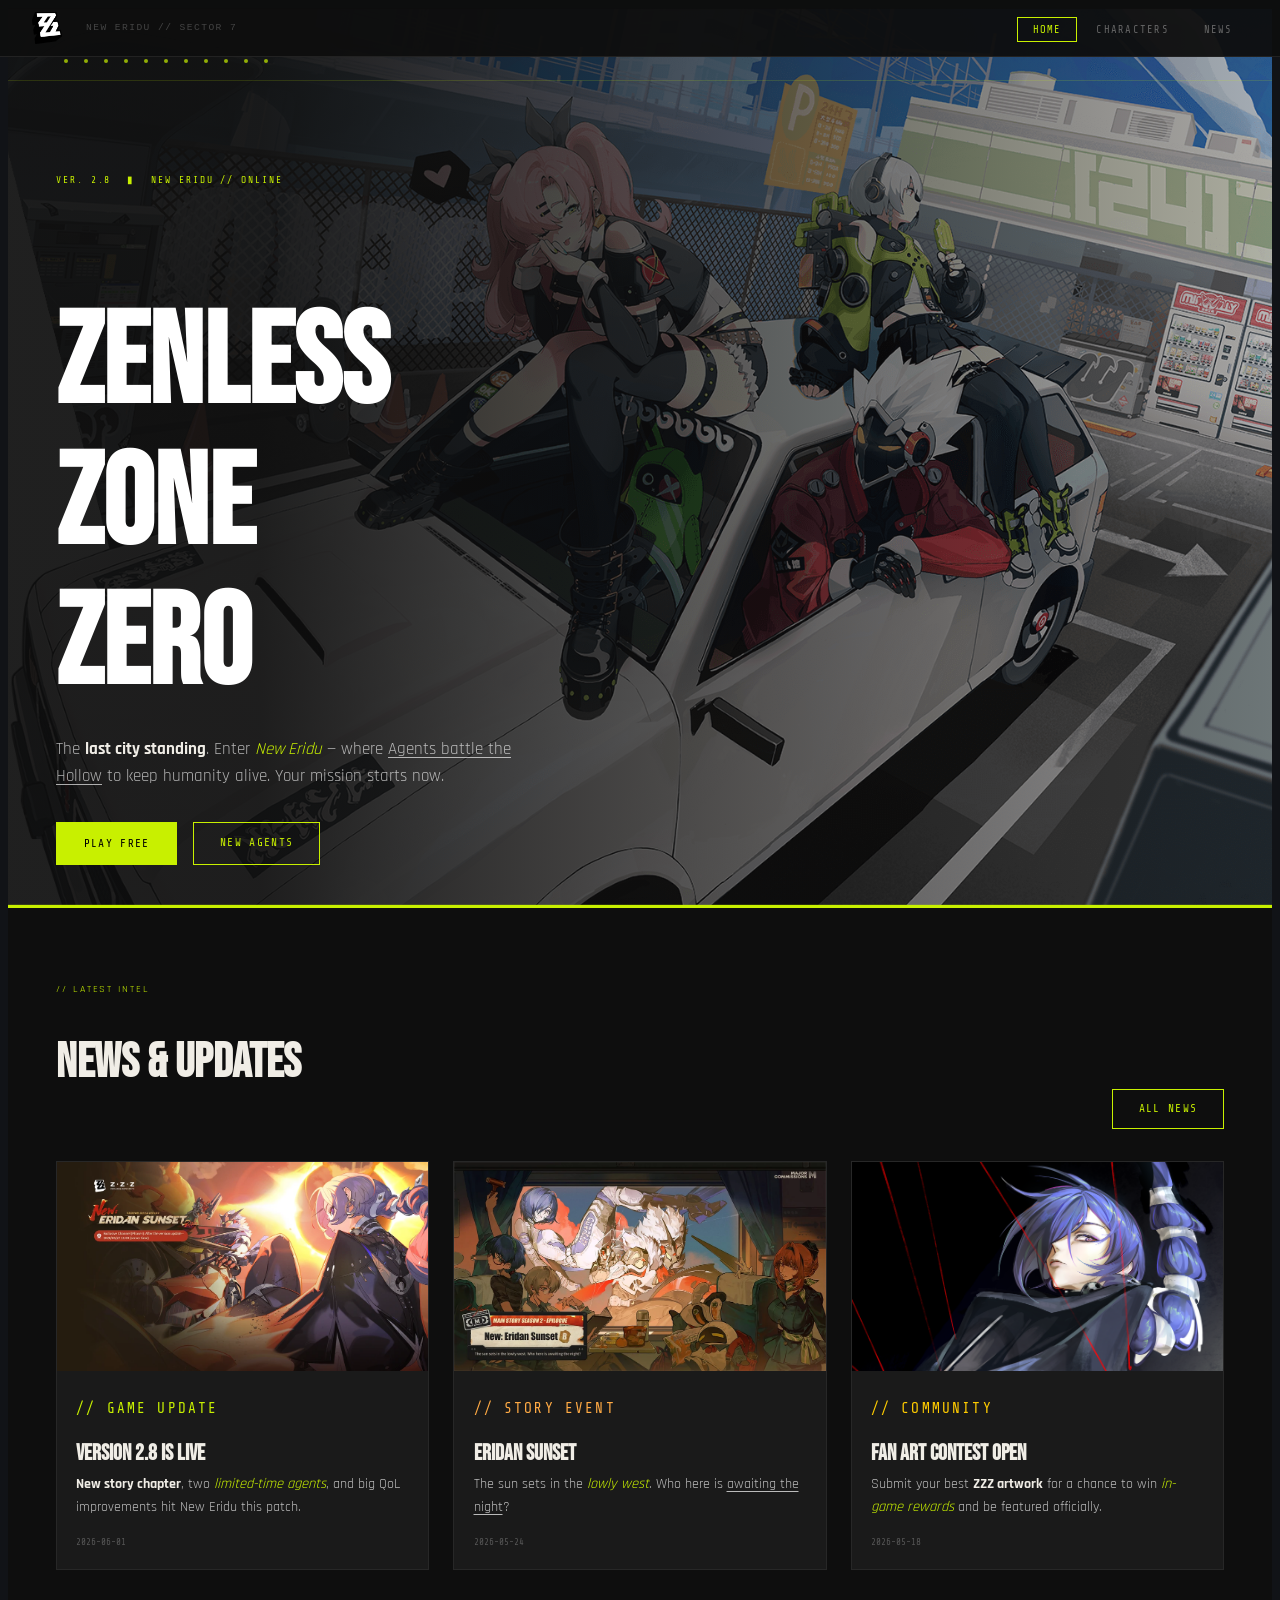
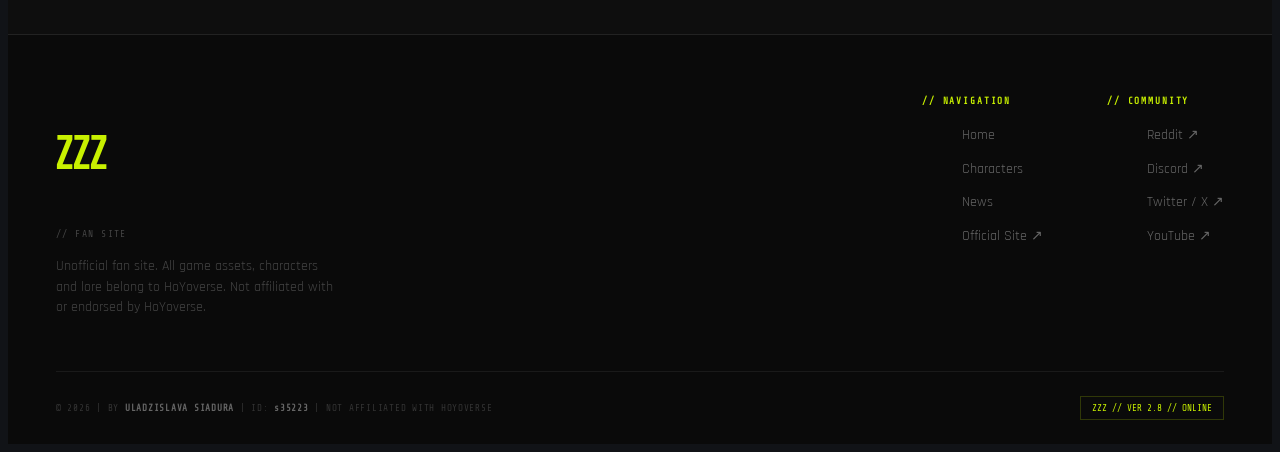
==== index.html @ 8d37257d "Update index.html" ====
<!DOCTYPE html>
<html lang="en">
<head>
  <meta charset="UTF-8" />
  <meta name="viewport" content="width=device-width, initial-scale=1.0" />
  <title>Zenless Zone Zero - Fan Site</title>
  <link href="https://fonts.googleapis.com/css2?family=Bebas+Neue&family=Rajdhani:wght@400;600;700&family=Orbitron:wght@700;900&family=Share+Tech+Mono&display=swap" rel="stylesheet" />
  <link rel="stylesheet" href="style.css" />
  <style>
  @keyframes blink {
    0%, 100% { opacity: 1; }
    50% { opacity: 0; }
  }
  .blink {
    animation: blink 1.2s ease-in-out infinite;
  }
</style>
</head>
  
<body>
    <nav id="navbar">
      <a href="index.html" id="logo">
      <img src="images/Site-favicon.webp" alt="ZZZ logo" id="logo-image" />
  </a>
  <p id="nav-location">NEW ERIDU // SECTOR 7</p>
  <ul id="nav-links">
    <li><a href="index.html" class="active">HOME</a></li>
    <li><a href="characters.html">CHARACTERS</a></li>
    <li><a href="news.html">NEWS</a></li>
  </ul>
    </nav>

  <section id="hero">
    <img src="images/main-banner.png" alt="ZZZ characters with car" id="hero-image" />
    <div id="hero-overlay"></div>
    <div id="hero-accent-bar"></div>
    <div class="hero-line hero-line-top"></div>
    <div class="hero-line hero-line-bottom"></div>

    <div id="hero-text">
      <svg width="220" height="80" viewBox="0 0 220 80" xmlns="http://www.w3.org/2000/svg" style="margin-bottom: 1.5rem; opacity: 0.7;">
  <circle cx="10" cy="10" r="2" fill="#c8f000"/>
  <circle cx="30" cy="10" r="2" fill="#c8f000"/>
  <circle cx="50" cy="10" r="2" fill="#c8f000"/>
  <circle cx="70" cy="10" r="2" fill="#c8f000"/>
  <circle cx="90" cy="10" r="2" fill="#c8f000"/>
  <circle cx="110" cy="10" r="2" fill="#c8f000"/>
  <circle cx="130" cy="10" r="2" fill="#c8f000"/>
  <circle cx="150" cy="10" r="2" fill="#c8f000"/>
  <circle cx="170" cy="10" r="2" fill="#c8f000"/>
  <circle cx="190" cy="10" r="2" fill="#c8f000"/>
  <circle cx="210" cy="10" r="2" fill="#c8f000"/>
      </svg>
      <p id="hero-eyebrow">
        <span>VER. 2.8</span>
        <span class="blink">▮</span>
        <span>NEW ERIDU // ONLINE</span>
      </p>
      <h1>
        ZENLESS<br/>
        ZONE<br/>
        ZERO
      </h1>
      <p id="hero-desc">
        The <strong>last city standing</strong>. Enter <em>New Eridu</em> —
        where <u>Agents battle the Hollow</u> to keep humanity alive.
        Your mission starts now.
      </p>
      <div id="hero-buttons">
        <a class="btn-green" href="https://zenless.hoyoverse.com/en-us/main" target="_blank">PLAY FREE</a>
        <a class="btn-outline" href="characters.html">NEW AGENTS</a>
      </div>
    </div>
  </section>
<section id="news-preview">
    <div class="news-header">
      <div>
        <p class="section-eyebrow">// LATEST INTEL</p>
        <h2>NEWS &amp; UPDATES</h2>
      </div>
      <a href="news.html" class="btn-outline">ALL NEWS</a>
    </div>

    <div class="news-grid">

      <article class="news-card">
        <img src="images/Splashscreen.webp" alt="Version 2.8 Update" />
        <div class="news-card-body">
          <p class="news-cat cat-update">// GAME UPDATE</p>
          <h3>Version 2.8 is Live</h3>
          <!-- em + strong used inside card text -->
          <p><strong>New story chapter</strong>, two <em>limited-time agents</em>, and big QoL improvements hit New Eridu this patch.</p>
          <div class="news-meta">
            <span>2026-06-01</span>
          </div>
        </div>
      </article>

      <article class="news-card">
        <img src="images/Promo_Large.webp" alt="Eridan Sunset" />
        <div class="news-card-body">
          <p class="news-cat cat-story">// STORY EVENT</p>
          <h3>Eridan Sunset</h3>
          <p>The sun sets in the <em>lowly west</em>. Who here is <u>awaiting the night</u>?</p>
          <div class="news-meta">
            <span>2026-05-24</span>
          </div>
        </div>
      </article>
      
      <article class="news-card">
        <img src="images/MYART.png" alt="Fan Art Contest"
        />
        <div class="news-card-body">
          <p class="news-cat cat-event">// COMMUNITY</p>
          <h3>Fan Art Contest Open</h3>
          <p>Submit your best <strong>ZZZ artwork</strong> for a chance to win <em>in-game rewards</em> and be featured officially.</p>
          <div class="news-meta">
            <span>2026-05-18</span>
          </div>
        </div>
      </article>
    </div>
  </section>
  
  <footer>
    <div id="footer-inner">
      <div id="footer-brand">
        <p id="footer-logo">ZZZ</p>
        <p id="footer-sub">// FAN SITE</p>
        <p id="footer-about">
          Unofficial fan site. All game assets, characters and lore belong to HoYoverse.
          Not affiliated with or endorsed by HoYoverse.
        </p>
      </div>

      <nav class="footer-col">
        <h4>// NAVIGATION</h4>
        <ul>
          <li><a href="index.html">Home</a></li>
          <li><a href="characters.html">Characters</a></li>
          <li><a href="news.html">News</a></li>
          <li><a href="https://zenless.hoyoverse.com/en-us/main" target="_blank">Official Site ↗</a></li>
        </ul>
      </nav>

      <div class="footer-col">
        <h4>// COMMUNITY</h4>
        <ul>
          <li><a href="https://www.reddit.com/r/ZZZ_Official/" target="_blank">Reddit ↗</a></li>
          <li><a href="https://discord.gg/zenlesszonezero" target="_blank">Discord ↗</a></li>
          <li><a href="https://twitter.com/ZZZ_EN" target="_blank">Twitter / X ↗</a></li>
          <li><a href="https://www.youtube.com/@ZenlessZoneZero" target="_blank">YouTube ↗</a></li>
        </ul>
      </div>
    </div>

    <div id="footer-bottom">
      <p>© 2026 | BY <strong>ULADZISLAVA SIADURA</strong> | ID: <strong>s35223</strong> | NOT AFFILIATED WITH HOYOVERSE</p>
      <span id="footer-badge">ZZZ // VER 2.8 // ONLINE</span>
    </div>
  </footer>

</body>
</html>
---- style.css ----
:root {
  --lime: #c8f000;
  --bg: #111317;
  --bg-card: #1a1a1a;
  --bg-darker: #0e0e0e;
  --text: #f0ede6;
  --muted: #888;
  --border: rgba(255, 255, 255, 0.06);
  --redius: 0px;
}
html {
  scroll-behavior: smooth;
}
body {
  background: var(--bg);
  color: var(--text);
  font-family: 'Rajdhani', sans-serif;
  font-size: 1rem;
  line-height: 1.6;
}
img {
  display: block;
  max-width: 100%;
}
a {
  color: var(--lime);
  text-decoration: none;
}
a:hover {
  opacity: 0.75;
}
ul {
  list-style:none;
}
h1, h2, h3, h4 {
  font-family: 'Bebas Neue', sans-serif;
  color: var(--text);
  line-height: 1.1;
}
p {
  color: rgba(255, 255, 255,  0.7);
}
strong {
  color: var(--text);
  font-weight: 700;
}
em {
  font-style: italic;
  color: var(--lime);
}
u {
  text-decoration: underline;
  text-underline-offset: 3px;
}
#navbar {
  position: fixed;
  top: 0;
  left: 0;
  right: 0;
  z-index: 100;
  height: 56px;
  background: rgba(14, 14, 14, 0.95);
  border-bottom: 1px solid #222;
  display: flex;
  align-items: center;
  gap: 1.5rem;
  padding: 0 2rem;
}
#logo { 
display: flex;
  align-items: center;
}
#logo-image {
  height: 32px;
  width: auto;
}
#nav-location {
  font-family: 'Shate Tech Mono', monospace;
  font-size: 0.6rem;
  color: #444;
  letter-spacing: 0.15em;
  flex: 1;
}
#nav-links {
  display: flex;
  gap: 0.25rem;
}
#nav-links a {
  font-family: 'Share Tech Mono', monospace;
  font-size: 0.65rem;
  letter-spacing: 0.12em;
  color: #666;
  padding: 0.35rem 0.9rem;
  border: 1px solid transparent;
  transition: color 0.2s, border-color 0.2s;
}
#nav-links a:hover,
#nav-links a.active {
  color: var(--lime);
  border-color: var(--lime);
  opacity: 1;
}
.btn-green,
.btn-outline {
  display: inline-block;
  font-family: 'Share Tech Mono', monospace;
  font-size: 0.7rem;
  letter-spacing: 0.12em;
  padding: 0.65rem 1.6rem;
  cursor: pointer;
  transition: background 0.2s, color 0.2s, border-color 0.2s, opacity 0.2s;
  text-decoration: none;
}
.btn-green {
  background: var(--lime);
  color: #000;
  border: 2px solid var(--lime);
}
.btn-green:hover {
  background: transparent;
  color: var(--lime);
  opacity: 1;
}
.btn-outline {
  background: transparent;
  color: var(--lime);
  border: 1px solid var(--lime);
}
.btn-outline:hover {
  background: var(--lime);
  color: #000;
  opacity: 1;
}
.section-eyebrow {
  font family: 'Share Tech Mono', monospace;
  font-size: 0.6rem;
  letter-spacing: 0.2em;
  color: var(--lime);
  margin-bottom: 0.4rem;
}
.lime {
  color:var(--lime);
}
#hero {
  position: relative;
  min-height: 100vh;
  display: flex;
  align-items: center;
  overflow: hidden;
}
#hero-image {
  position: absolute;
  inset: 0;
  width: 100%;
  height: 100%;
  object-fit: cover;
  z-index: 1;
}
#hero-overlay {
  position: absolute;
  inset: 0;
  background: linear-gradient(to right, rgba(14,14,14,0.92) 20%, rgba(14,14,14,0.3));
  z-index: 2;
}
#hero-accent-bar {
  position:absolute;
  bottom: 0;
  left: 0;
  right: 0;
  height: 3px;
  background: var(--lime);
  z-index: 3;
}
.hero-line {
  position: absolute;
  bottom:0;
  left: 0;
  right: 0;
  height: 1px;
  background: rgba(200, 240, 0, 0.15);
  z-index: 3;
}
.hero-line-top {top: 72px;}
.hero-line-bottom{bottom: 3px;}

#hero-text {
  position: relative;
  z-index: 4;
  padding: 0 3rem;
  max-width: 700px;
}
#hero-eyebrow {
  font-family: 'Share Tech Mono', monospace;
  font-size: 0.6rem;
  letter-spacing: 0.2em;
  color: var(--lime);
  display: flex;
  gap: 1rem;
  margin-bottom: 1rem;
}
#hero-text h1 {
  font-size: 8rem;
  color: #fff;
  margin-bottom: 1.2rem;
}
#hero-desc {
  font-size: 1.05rem;
  color: rgba(255, 255, 255,0.65);
  margin-bottom: 2rem;
  max-width: 480px;
}
#hero-buttons {
  display: flex;
  gap: 1rem;
  flex-wrap: wrap;
}
#news-preview {
  background: var(--bg-darker);
  padding: 4rem 3rem;
}
.news-header {
  display: flex;
  justify-content: space-between;
  align-items: flex-end;
  margin-bottom: 2rem;
}
.news-header h2 {
  font-size: 3rem;
}
.news-grid {
  display: grid;
  grid-template-columns: repeat(3, 1fr);
  gap: 1.5rem;
}
.news-card {
  background: var(--bg-card);
  border: 1px solid var(--border);
  overflow: hidden;
  transition: border-color 0.25s;
}
.news-card:hover {
  border-color: var(--lime);
}
.news-card img {
  width: 100%;
  aspect-ratio: 16 / 9;
  object-fit: cover;
}
.news-card-body {
  padding: 1.2rem;
}
.news-card-body h3 {
  font-size: 1.4rem;
  margin-bottom: 0.4rem;
  transition: color 0.2s;
}
.news-card:hover h3 {
  color: var(--lime);
}
.news-card-body p {
  font-size: 0.9rem;
  margin-top: 0.4rem;
}
.news-card iframe {
  width: 100%;
  aspect-ratio: 16 / 9;
  border: none;
  display: block;
}
.news-cat {
  font-family: 'Share Tech Mono', monospace;
  font-size: 0.58rem;
  letter-spacing: 0.15em;
  margin-bottom: 0.3rem;
}

.cat-update { color: var(--lime); }
.cat-story  { color: #ffaa44; }
.cat-event  { color: #ffcc00; }
.cat-patch  { color: #44ccff; }

.news-meta {
  display: flex;
  justify-content: space-between;
  align-items: center;
  margin-top: 1rem;
  font-family: 'Share Tech Mono', monospace;
  font-size: 0.58rem;
  color: #555;
}
.news-meta a {
  color: var(--lime);
  transition: opacity 0.2s;
}
.news-meta a:hover {
  opacity: 0.7;
}

footer {
  background: #0a0a0a;
  border-top: 1px solid #222;
  padding: 3rem 3rem 0;
}
#footer-inner {
  display: flex;
  gap: 4rem;
  padding-bottom: 2.5rem;
  border-bottom: 1px solid #1a1a1a;
  flex-wrap: wrap;
}
#footer-brand {
  flex: 1;
  min-width: 200px;
}
#footer-logo {
  font-family: 'Bebas Neue', sans-serif;
  font-size: 3rem;
  color: var(--lime);
  line-height: 1;
}

#footer-sub {
  font-family: 'Share Tech Mono', monospace;
  font-size: 0.6rem;
  color: #444;
  letter-spacing: 0.15em;
  margin-bottom: 0.8rem;
}

#footer-about {
  font-size: 0.85rem;
  color: #444;
  max-width: 280px;
  line-height: 1.5;
}

.footer-col h4 {
  font-family: 'Share Tech Mono', monospace;
  font-size: 0.58rem;
  letter-spacing: 0.2em;
  color: var(--lime);
  margin-bottom: 1rem;
}

.footer-col ul {
  display: flex;
  flex-direction: column;
  gap: 0.5rem;
}

.footer-col ul a {
  font-size: 0.9rem;
  color: #666;
  transition: color 0.2s;
}

.footer-col ul a:hover {
  color: var(--lime);
  opacity: 1;
}

#footer-bottom {
  padding: 1.2rem 0;
  display: flex;
  justify-content: space-between;
  align-items: center;
  flex-wrap: wrap;
  gap: 0.5rem;
}

#footer-bottom p {
  font-family: 'Share Tech Mono', monospace;
  font-size: 0.58rem;
  color: #333;
  letter-spacing: 0.08em;
}

#footer-bottom strong {
  color: #666;
}

#footer-badge {
  font-family: 'Share Tech Mono', monospace;
  font-size: 0.58rem;
  color: var(--lime);
  border: 1px solid rgba(200, 240, 0, 0.2);
  padding: 0.25rem 0.7rem;
}
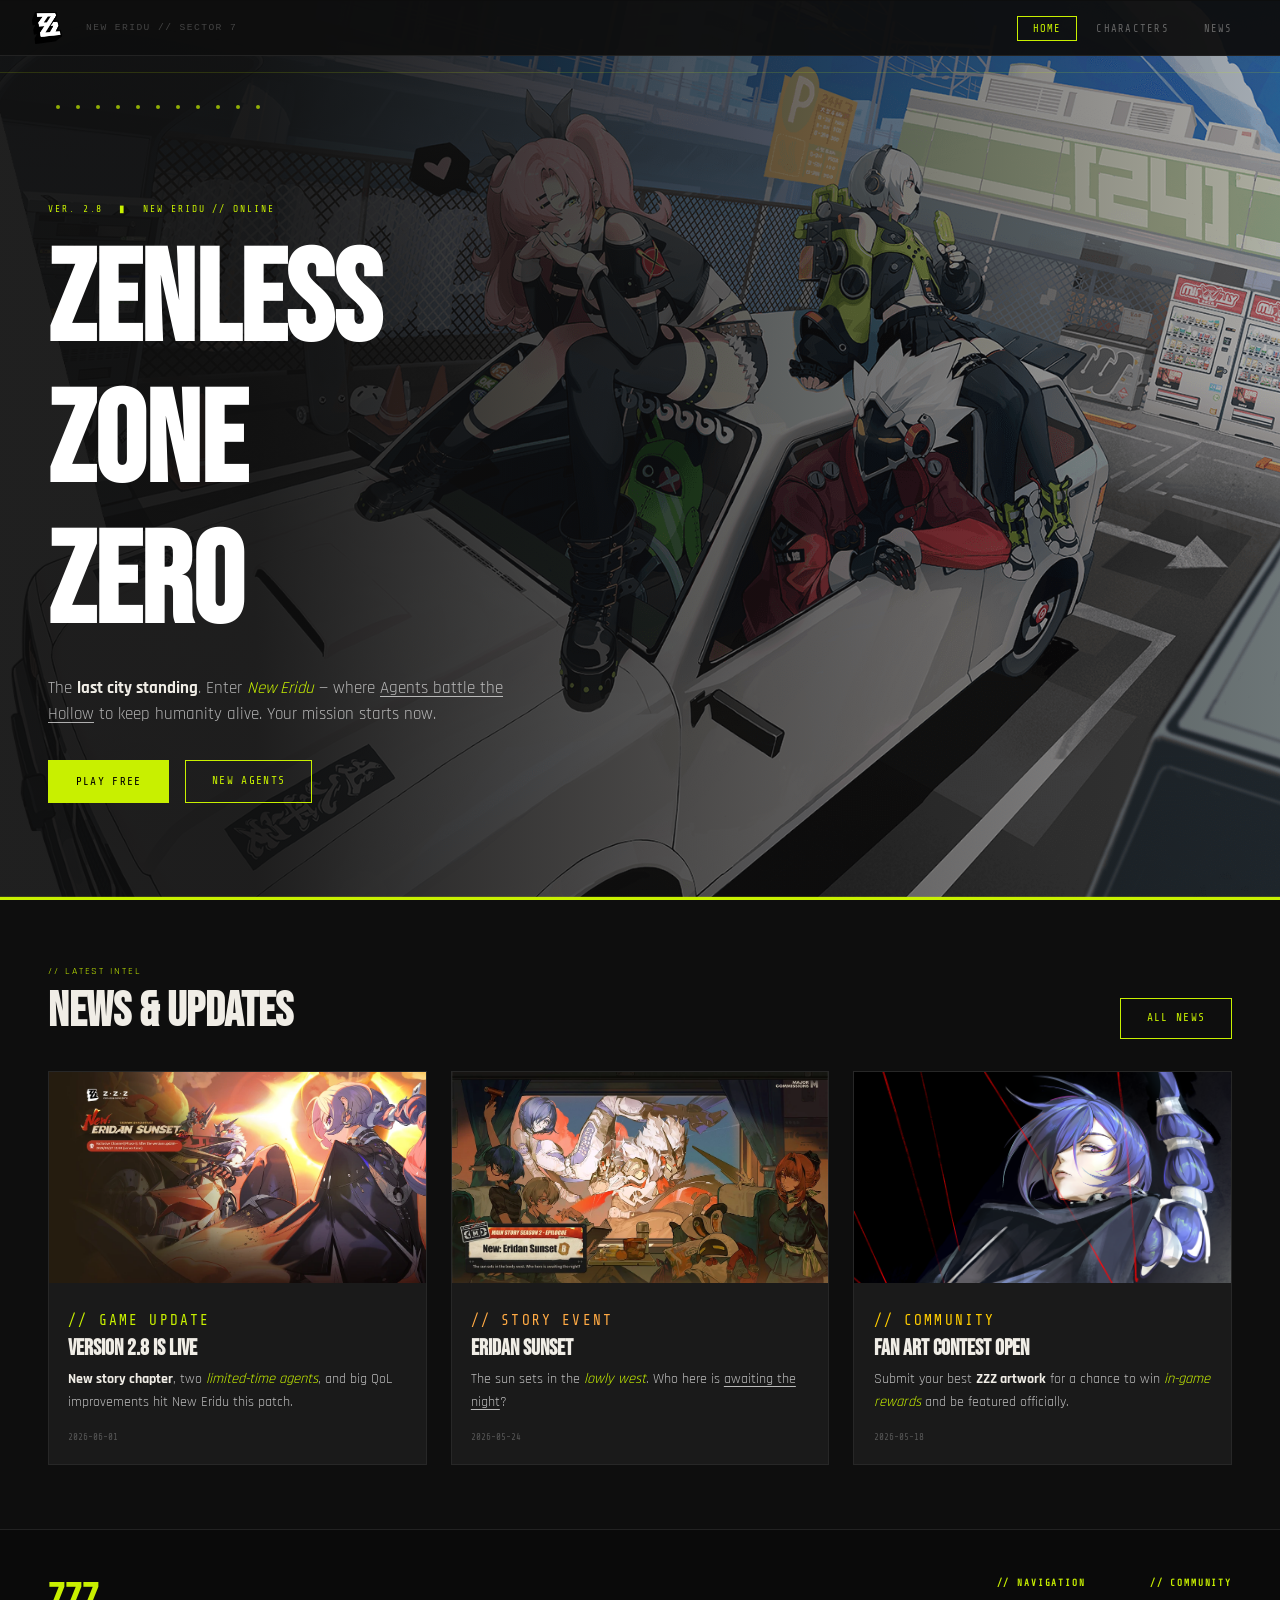
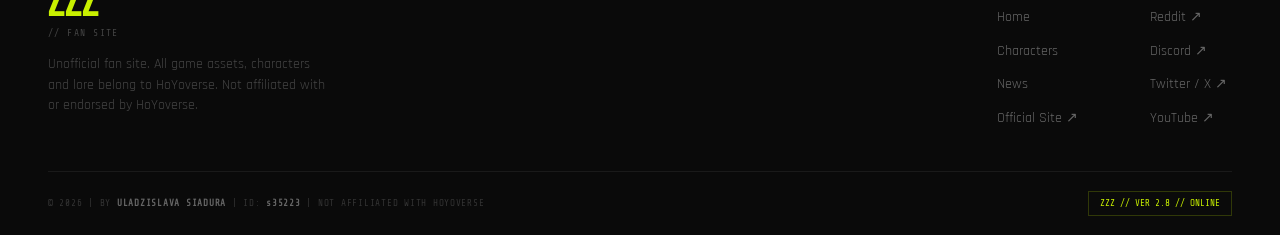
==== commit b1e04261: "Adjust SVG margin in hero text Updated SVG margin style in hero text." ====
--- a/index.html
+++ b/index.html
@@ -38,7 +38,7 @@
     <div class="hero-line hero-line-bottom"></div>
 
     <div id="hero-text">
-      <svg width="220" height="80" viewBox="0 0 220 80" xmlns="http://www.w3.org/2000/svg" style="margin-bottom: 1.5rem; opacity: 0.7;">
+      <svg width="220" height="80" viewBox="0 0 220 80" xmlns="http://www.w3.org/2000/svg" style="margin-bottom: 1rem; opacity: 0.7;">
   <circle cx="10" cy="10" r="2" fill="#c8f000"/>
   <circle cx="30" cy="10" r="2" fill="#c8f000"/>
   <circle cx="50" cy="10" r="2" fill="#c8f000"/>
--- a/style.css
+++ b/style.css
@@ -1,3 +1,8 @@
+*, *::before, *::after {
+  box-sizing: border-box;
+  margin: 0;
+  padding: 0;
+}
 :root {
   --lime: #c8f000;
   --bg: #111317;
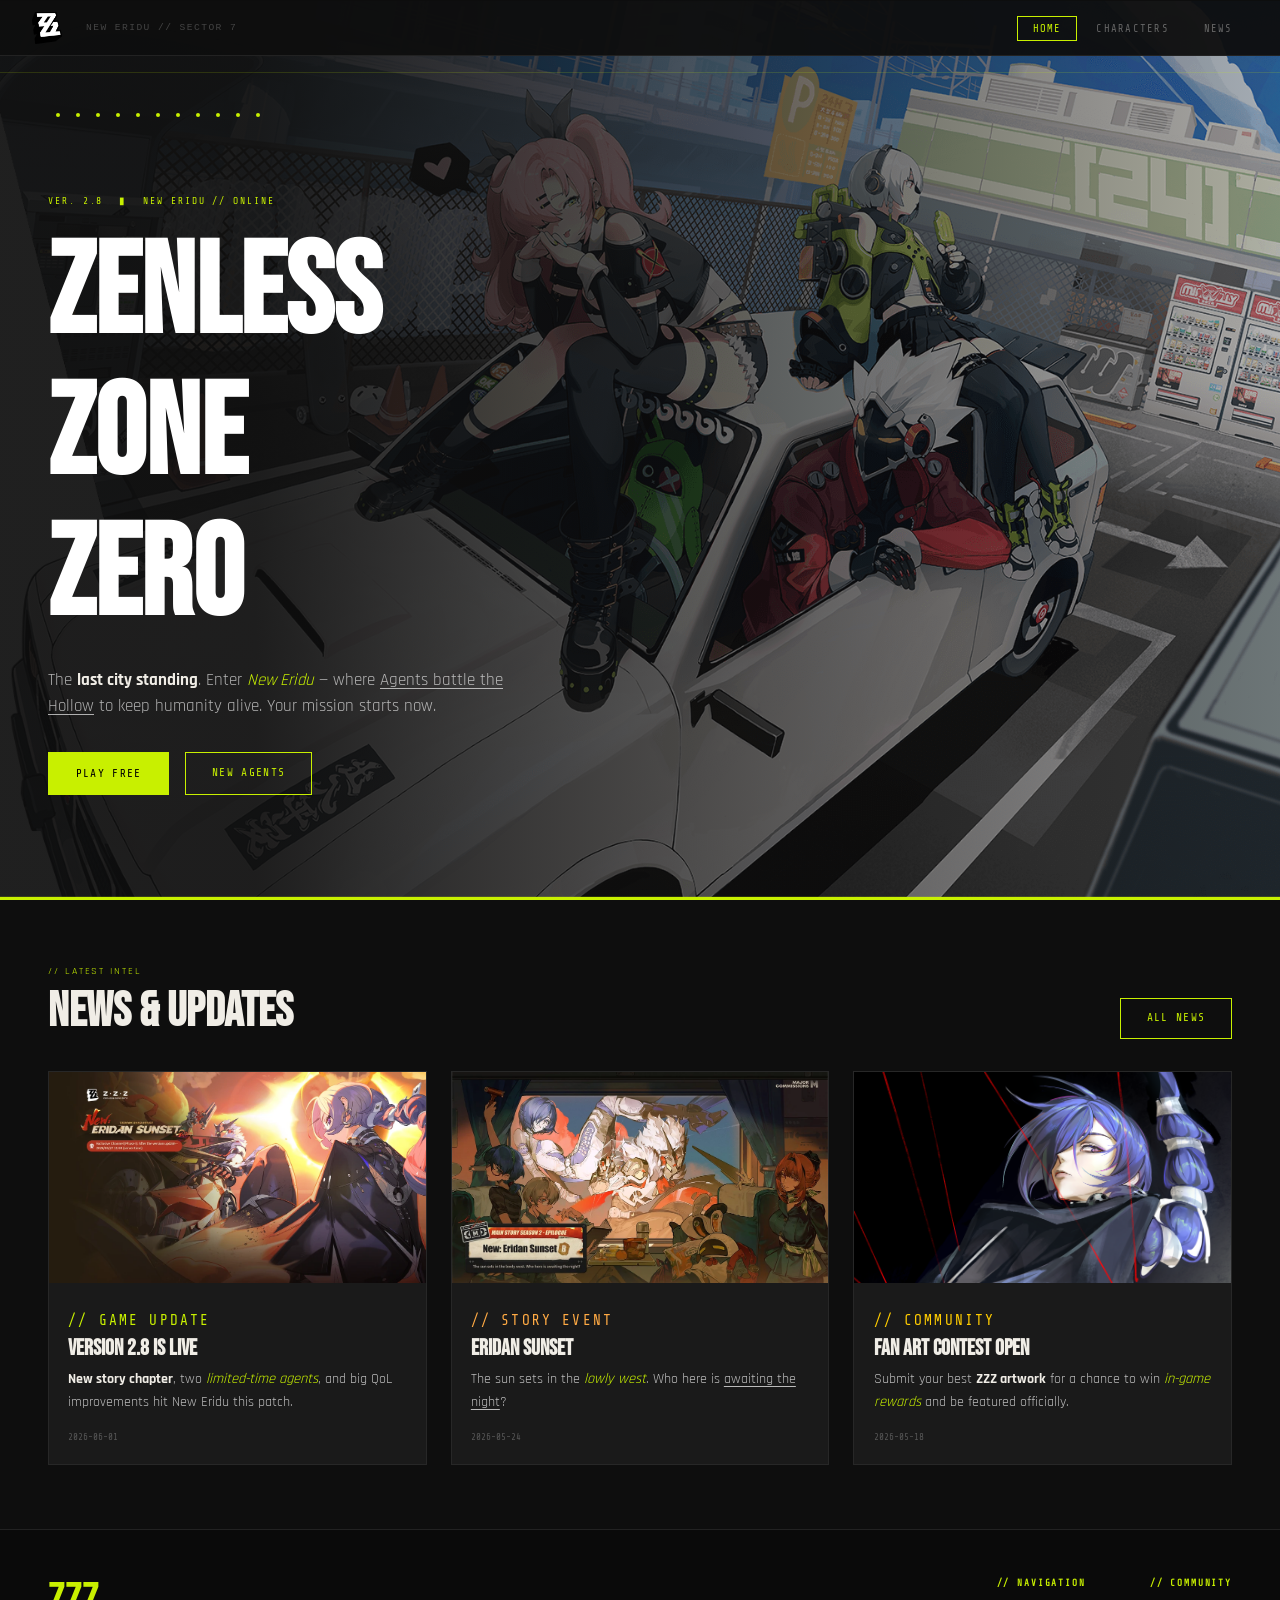
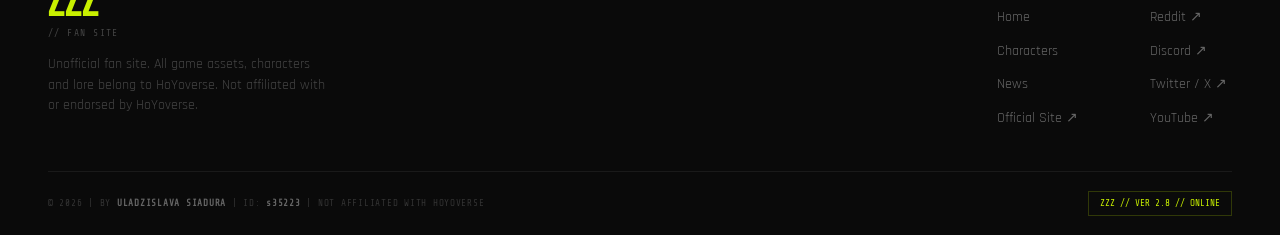
==== commit df5ecb6a: "Remove margin-bottom style from SVG element" ====
--- a/index.html
+++ b/index.html
@@ -38,7 +38,7 @@
     <div class="hero-line hero-line-bottom"></div>
 
     <div id="hero-text">
-      <svg width="220" height="80" viewBox="0 0 220 80" xmlns="http://www.w3.org/2000/svg" style="margin-bottom: 1rem; opacity: 0.7;">
+      <svg width="220" height="80" viewBox="0 0 220 80" xmlns="http://www.w3.org/2000/svg" opacity: 0.7;">
   <circle cx="10" cy="10" r="2" fill="#c8f000"/>
   <circle cx="30" cy="10" r="2" fill="#c8f000"/>
   <circle cx="50" cy="10" r="2" fill="#c8f000"/>
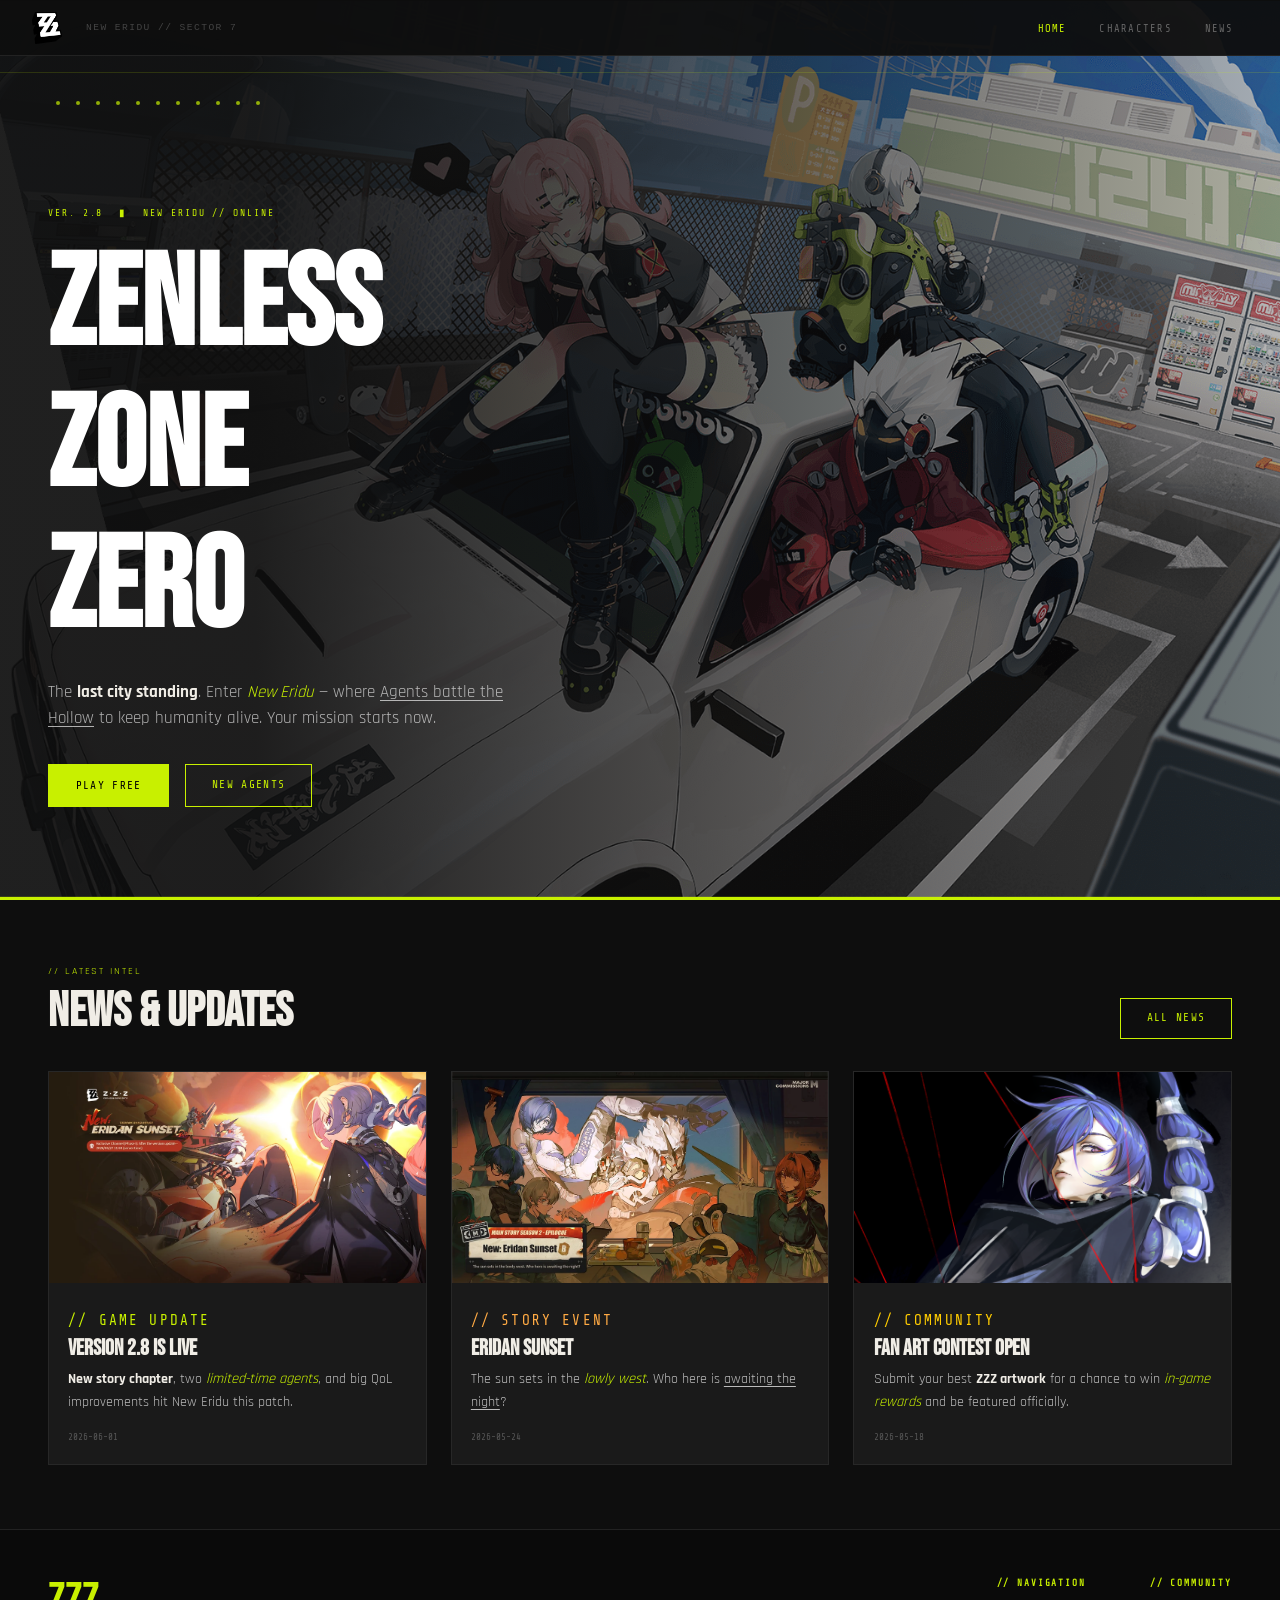
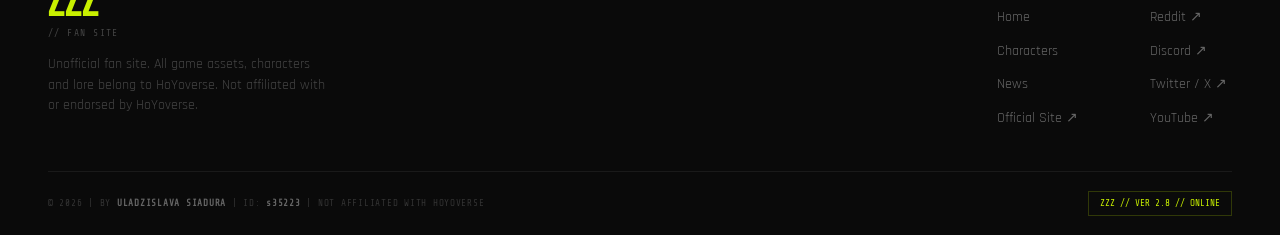
==== commit 93221cbb: "Modify SVG element style in hero text Updated SVG element style to include margin." ====
--- a/index.html
+++ b/index.html
@@ -38,7 +38,7 @@
     <div class="hero-line hero-line-bottom"></div>
 
     <div id="hero-text">
-      <svg width="220" height="80" viewBox="0 0 220 80" xmlns="http://www.w3.org/2000/svg" opacity: 0.7;">
+      <svg width="220" height="80" viewBox="0 0 220 80" xmlns="http://www.w3.org/2000/svg" style="margin-bottom: 1.5rem; opacity: 0.7;">
   <circle cx="10" cy="10" r="2" fill="#c8f000"/>
   <circle cx="30" cy="10" r="2" fill="#c8f000"/>
   <circle cx="50" cy="10" r="2" fill="#c8f000"/>
--- a/style.css
+++ b/style.css
@@ -96,13 +96,11 @@
   letter-spacing: 0.12em;
   color: #666;
   padding: 0.35rem 0.9rem;
-  border: 1px solid transparent;
   transition: color 0.2s, border-color 0.2s;
 }
 #nav-links a:hover,
 #nav-links a.active {
   color: var(--lime);
-  border-color: var(--lime);
   opacity: 1;
 }
 .btn-green,
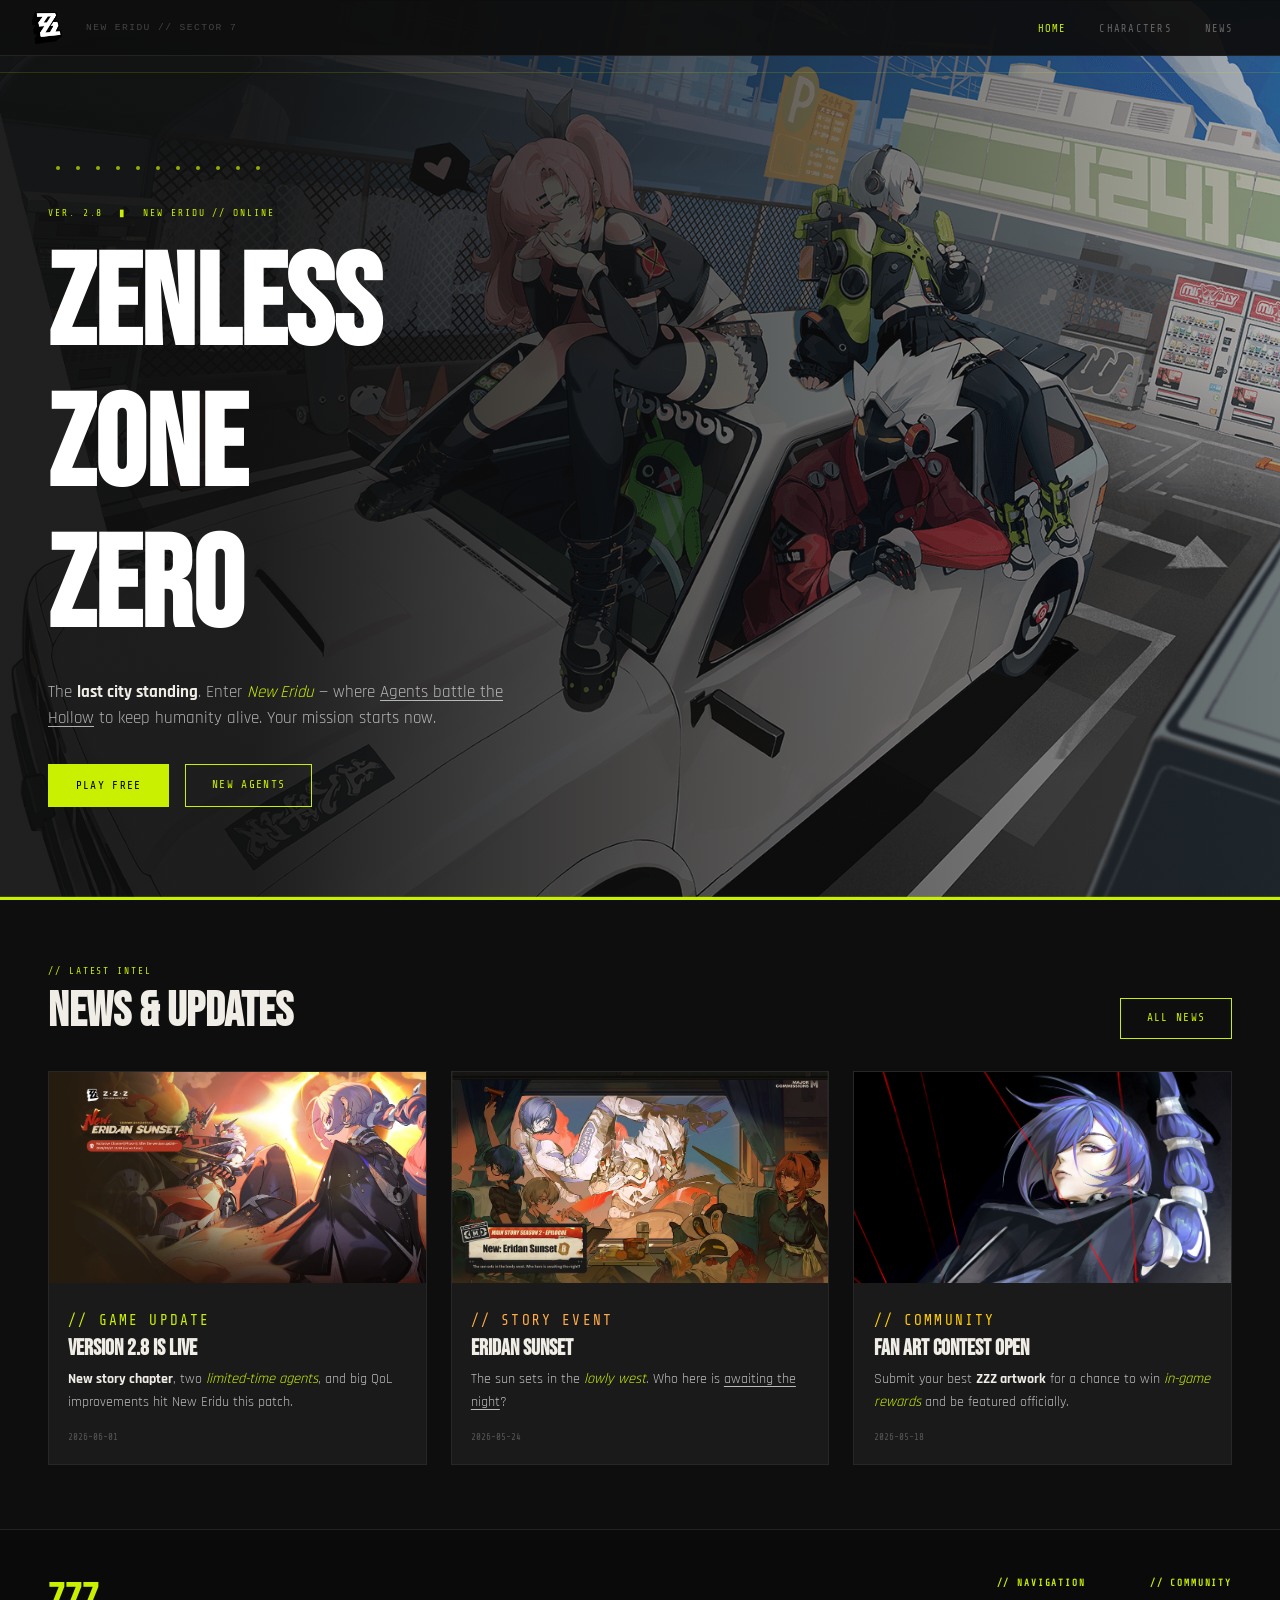
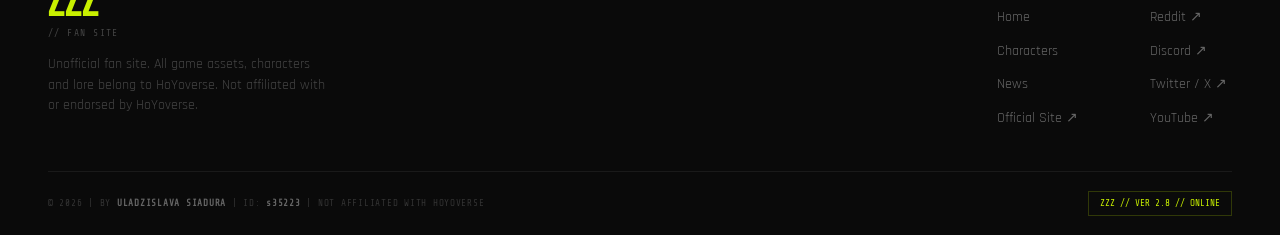
==== commit 6d16a77e: "Update index.html" ====
--- a/index.html
+++ b/index.html
@@ -2,7 +2,6 @@
 <html lang="en">
 <head>
   <meta charset="UTF-8" />
-  <meta name="viewport" content="width=device-width, initial-scale=1.0" />
   <title>Zenless Zone Zero - Fan Site</title>
   <link href="https://fonts.googleapis.com/css2?family=Bebas+Neue&family=Rajdhani:wght@400;600;700&family=Orbitron:wght@700;900&family=Share+Tech+Mono&display=swap" rel="stylesheet" />
   <link rel="stylesheet" href="style.css" />
@@ -38,7 +37,7 @@
     <div class="hero-line hero-line-bottom"></div>
 
     <div id="hero-text">
-      <svg width="220" height="80" viewBox="0 0 220 80" xmlns="http://www.w3.org/2000/svg" style="margin-bottom: 1.5rem; opacity: 0.7;">
+      <svg width="220" height="80" viewBox="0 -65 220 80" xmlns="http://www.w3.org/2000/svg" style="margin-bottom: 1.5rem; opacity: 0.7;">
   <circle cx="10" cy="10" r="2" fill="#c8f000"/>
   <circle cx="30" cy="10" r="2" fill="#c8f000"/>
   <circle cx="50" cy="10" r="2" fill="#c8f000"/>
--- a/style.css
+++ b/style.css
@@ -13,9 +13,6 @@
   --border: rgba(255, 255, 255, 0.06);
   --redius: 0px;
 }
-html {
-  scroll-behavior: smooth;
-}
 body {
   background: var(--bg);
   color: var(--text);
@@ -47,15 +44,42 @@
 }
 strong {
   color: var(--text);
-  font-weight: 700;
 }
 em {
-  font-style: italic;
   color: var(--lime);
 }
 u {
-  text-decoration: underline;
   text-underline-offset: 3px;
+}
+.page-hero {
+  padding: 7rem 3rem 3rem;
+  background: #0e0e0e;
+  border-bottom: 2px solid var(--lime);
+  display: flex;
+  justify-content: space-between;
+  align-items: flex-end;
+}
+.page-hero h1 {
+  font-size: 6rem;
+  color: var(--text);
+  line-height: 1;
+}
+.page-hero p {
+  font-family: 'Share Tech Mono', monospace;
+  font-size: 0.65rem;
+  color: #555;
+  letter-spacing: 0.15em;
+  margin-top: 0.5rem;
+}
+.page-hero .hero-right span {
+  font-family: 'Share Tech Mono', monospace;
+  font-size: 0.7rem;
+  color: var(--lime);
+  border: 1px solid rgba(200,240,0,0.3);
+  padding: 0.3rem 0.8rem;
+}
+.page-hero .hero-right {
+  text-align: right;
 }
 #navbar {
   position: fixed;
@@ -96,7 +120,7 @@
   letter-spacing: 0.12em;
   color: #666;
   padding: 0.35rem 0.9rem;
-  transition: color 0.2s, border-color 0.2s;
+  transition: color 0.2s;
 }
 #nav-links a:hover,
 #nav-links a.active {
@@ -135,7 +159,7 @@
   opacity: 1;
 }
 .section-eyebrow {
-  font family: 'Share Tech Mono', monospace;
+  font-family: 'Share Tech Mono', monospace;
   font-size: 0.6rem;
   letter-spacing: 0.2em;
   color: var(--lime);
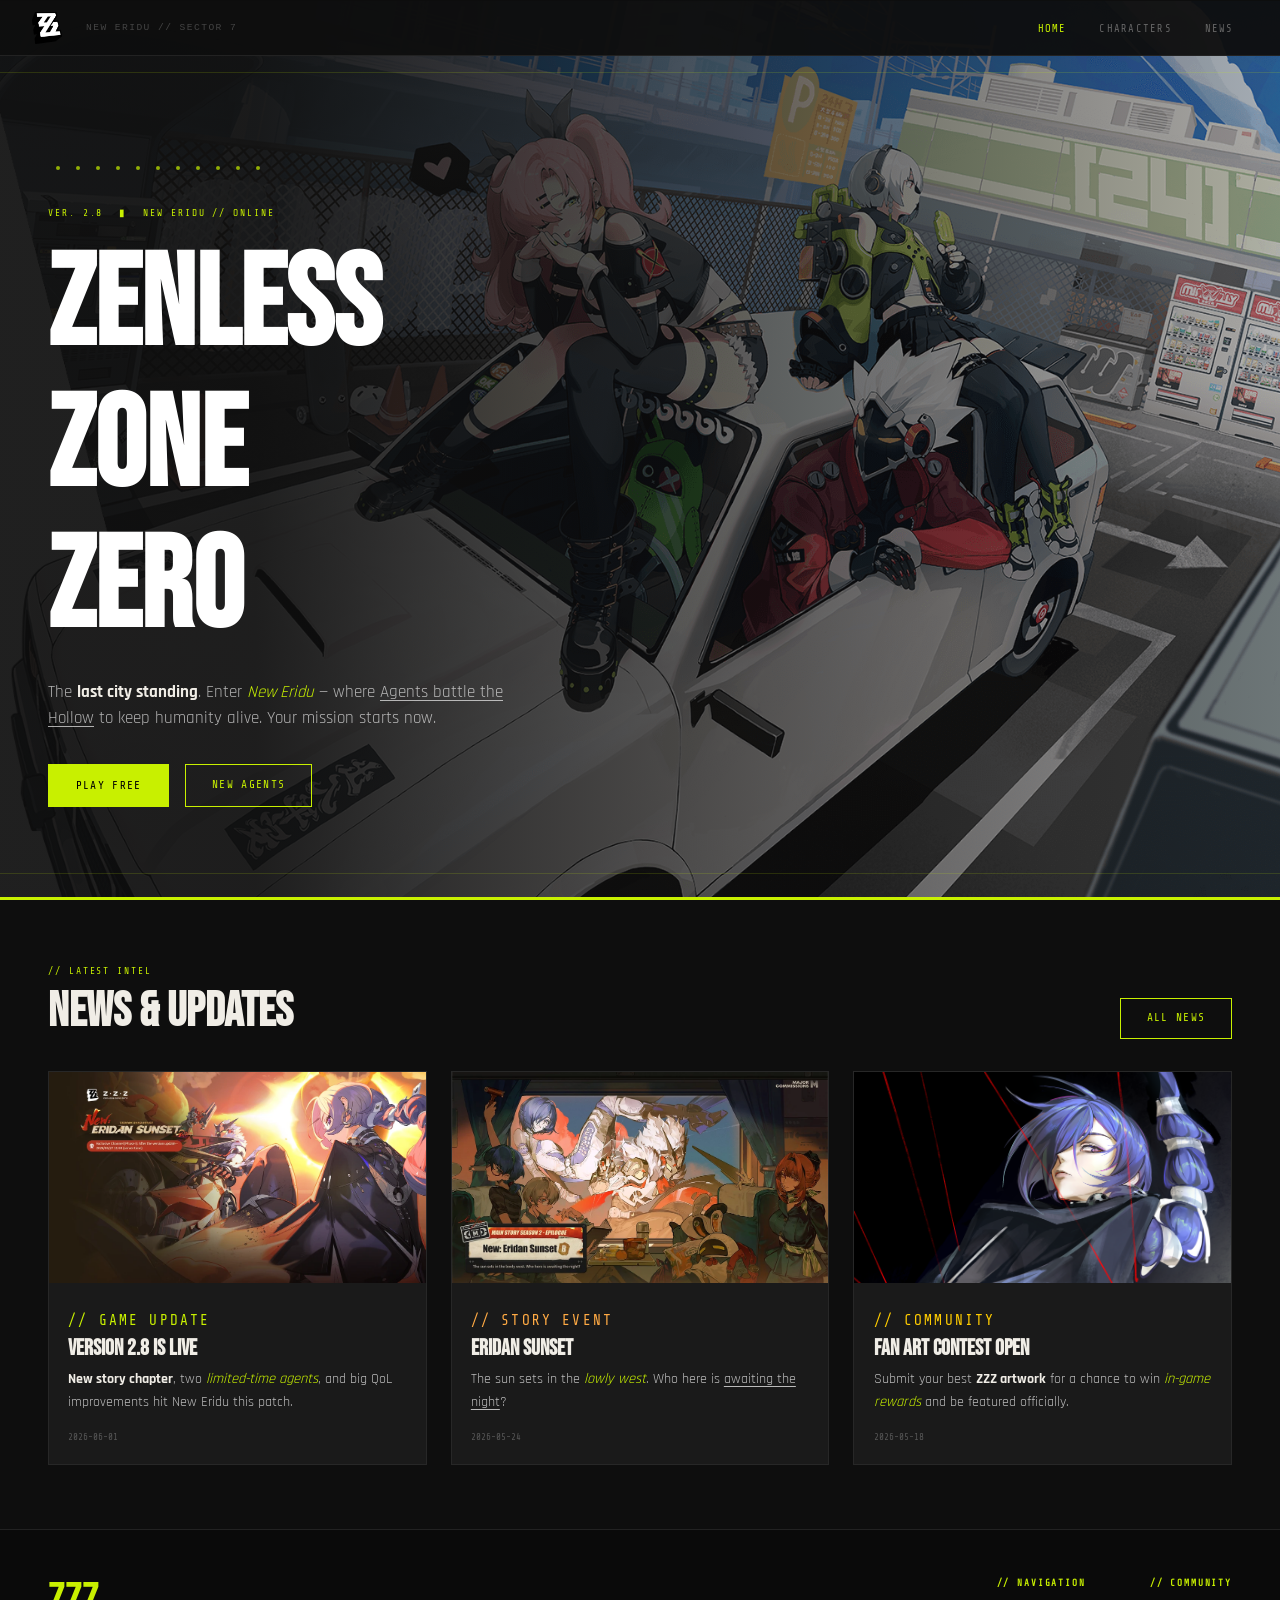
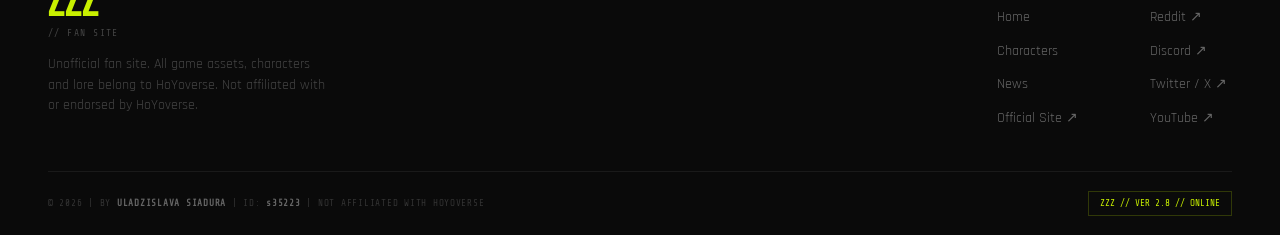
==== commit b6a15b61: "Fix HTML entity for ampersand in header" ====
--- a/index.html
+++ b/index.html
@@ -75,7 +75,7 @@
     <div class="news-header">
       <div>
         <p class="section-eyebrow">// LATEST INTEL</p>
-        <h2>NEWS &amp; UPDATES</h2>
+        <h2>NEWS & UPDATES</h2>
       </div>
       <a href="news.html" class="btn-outline">ALL NEWS</a>
     </div>
--- a/style.css
+++ b/style.css
@@ -208,7 +208,7 @@
   z-index: 3;
 }
 .hero-line-top {top: 72px;}
-.hero-line-bottom{bottom: 3px;}
+.hero-line-bottom{bottom: 26px;}
 
 #hero-text {
   position: relative;
